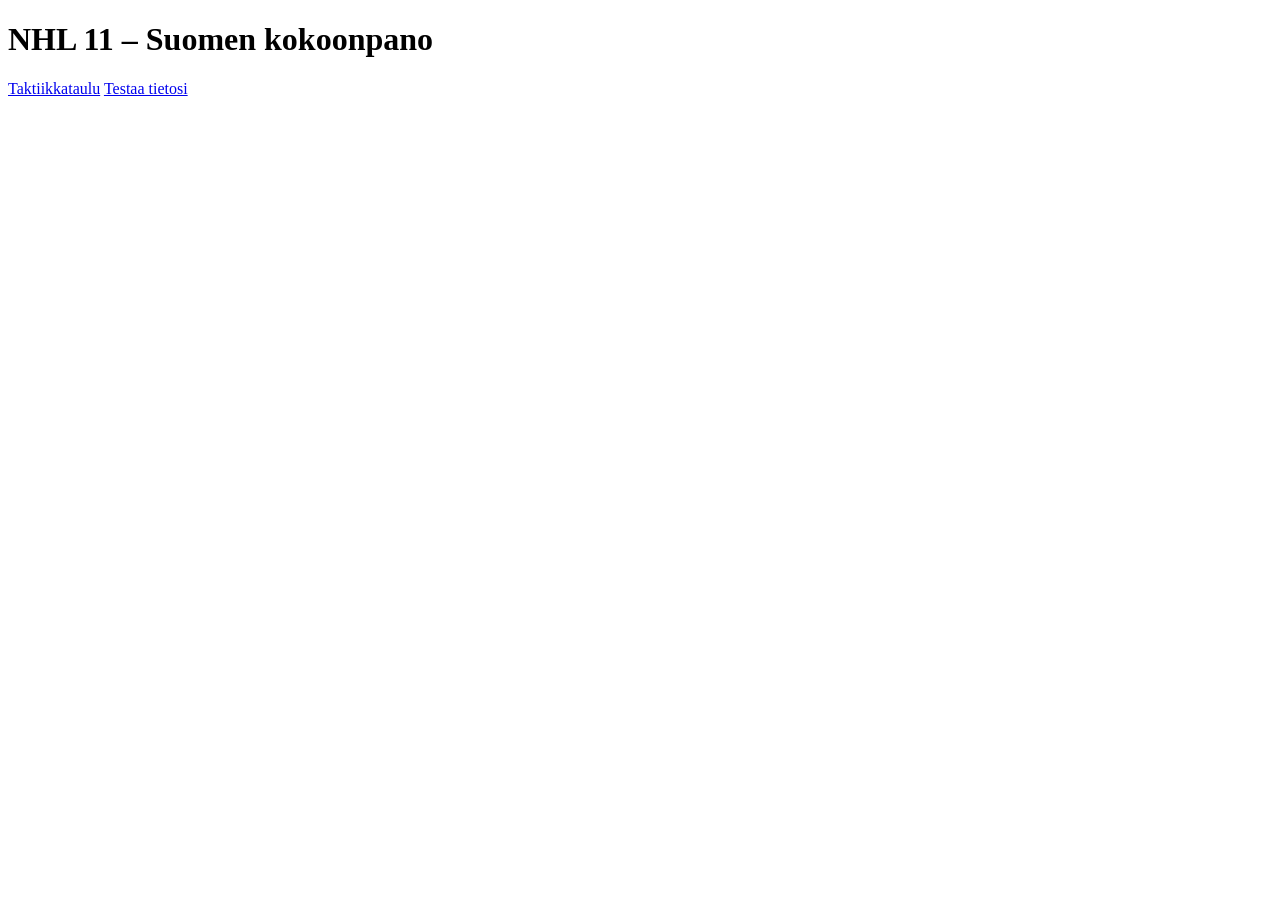
==== index.html @ 23f4d712 "Create index.html" ====
<!-- index.html -->
<!DOCTYPE html>
<html lang="fi">
<head>
  <meta charset="UTF-8">
  <meta name="viewport" content="width=device-width, initial-scale=1.0">
  <title>NHL 11 – Suomen kokoonpano</title>
  <link rel="stylesheet" href="css/base.css">
  <link rel="stylesheet" href="css/components/jersey.css">
  <link rel="stylesheet" href="css/layout.css">
  <link rel="stylesheet" href="css/components/player-selection.css">
  <link rel="stylesheet" href="css/components/player-card.css">
  <link rel="stylesheet" href="css/components/lineup.css">
  <link rel="stylesheet" href="css/components/glory-view.css">
  <link rel="stylesheet" href="css/utilities.css">
  <link rel="stylesheet" href="css/responsive.css">
</head>
<body>
  <div class="container">
    <header class="main-header">
      <h1 class="main-title">NHL 11 – Suomen kokoonpano</h1>
      <div class="header-controls">
        <div id="lineupSelectorContainer" class="lineup-container"></div>
        <div class="nav-links">
          <a href="taulu.html" class="nav-btn btn-board">Taktiikkataulu</a>
          <a href="visa.html" class="nav-btn btn-quiz">Testaa tietosi</a>
        </div>
      </div>
    </header>

    <div class="player-list" id="playerList"></div>

    <div class="results" id="results"></div>
  </div>

  <script type="module" src="main.js"></script>
</body>
</html>
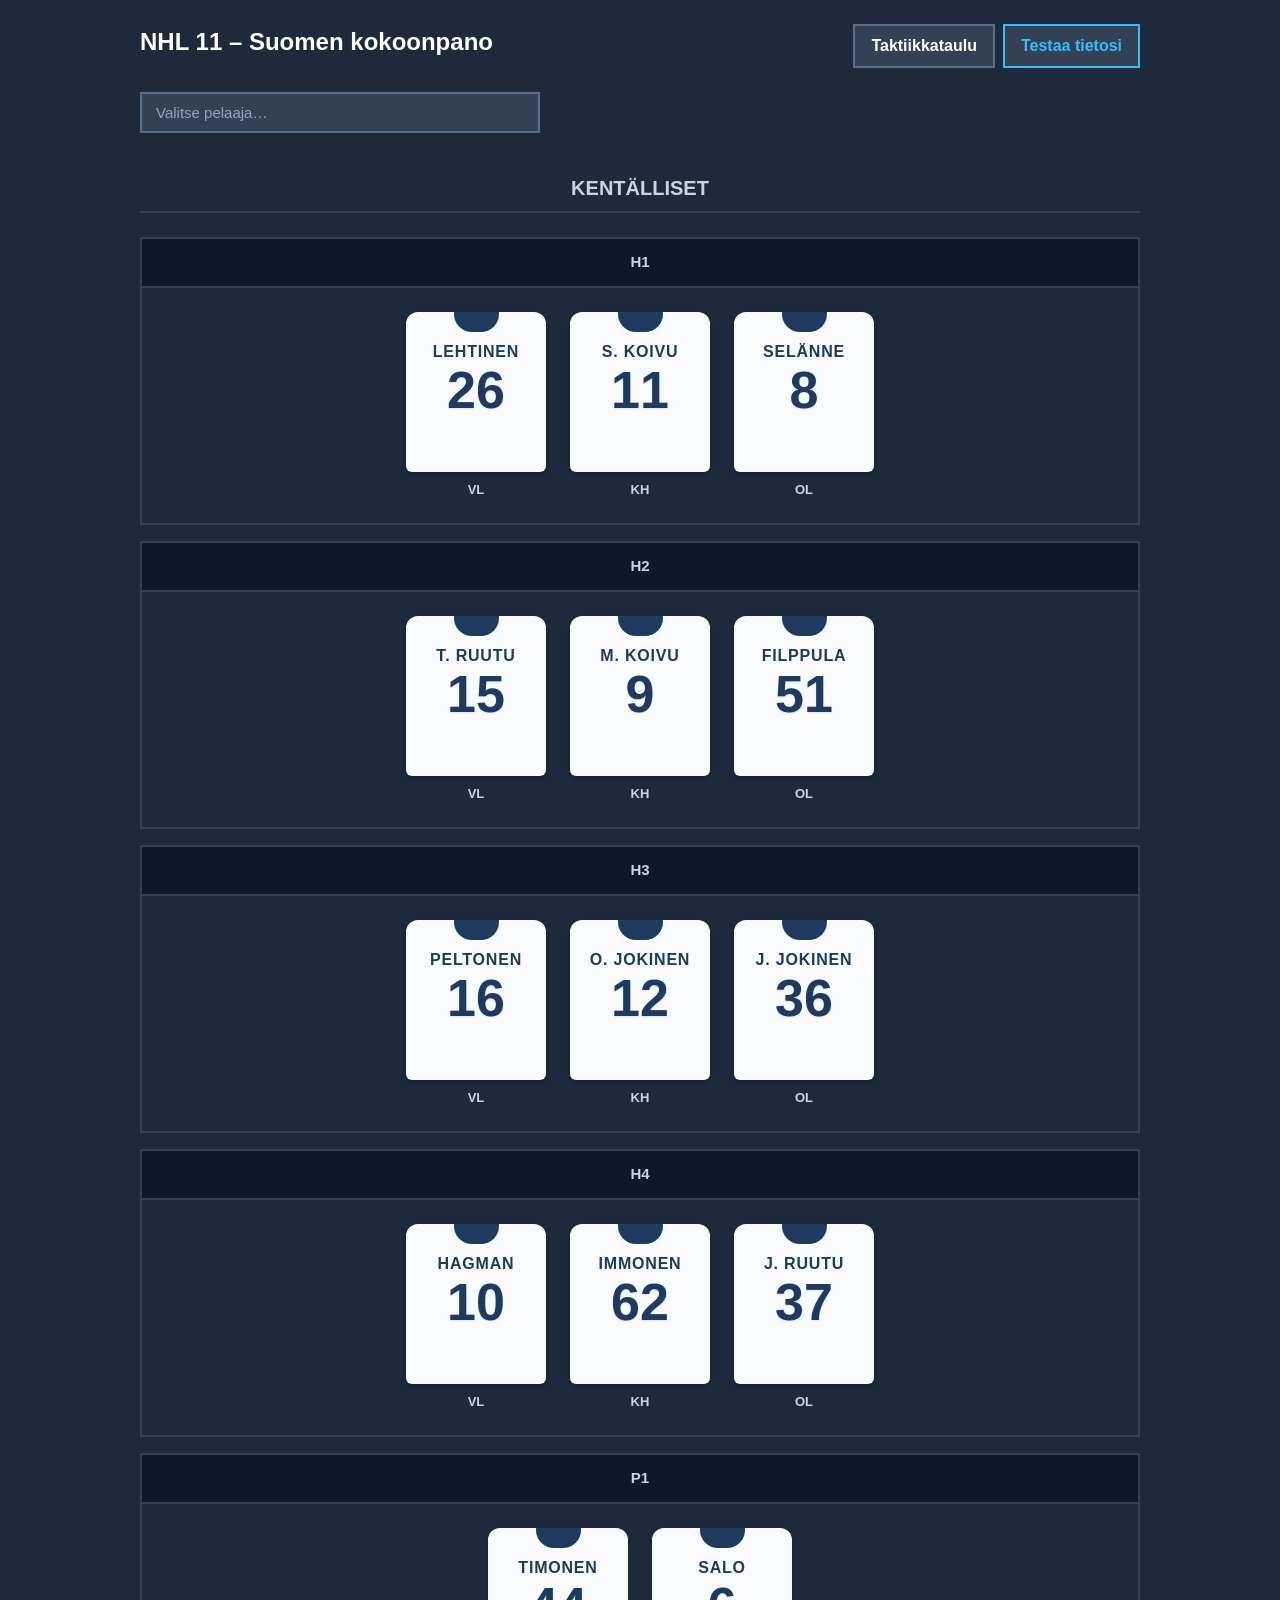
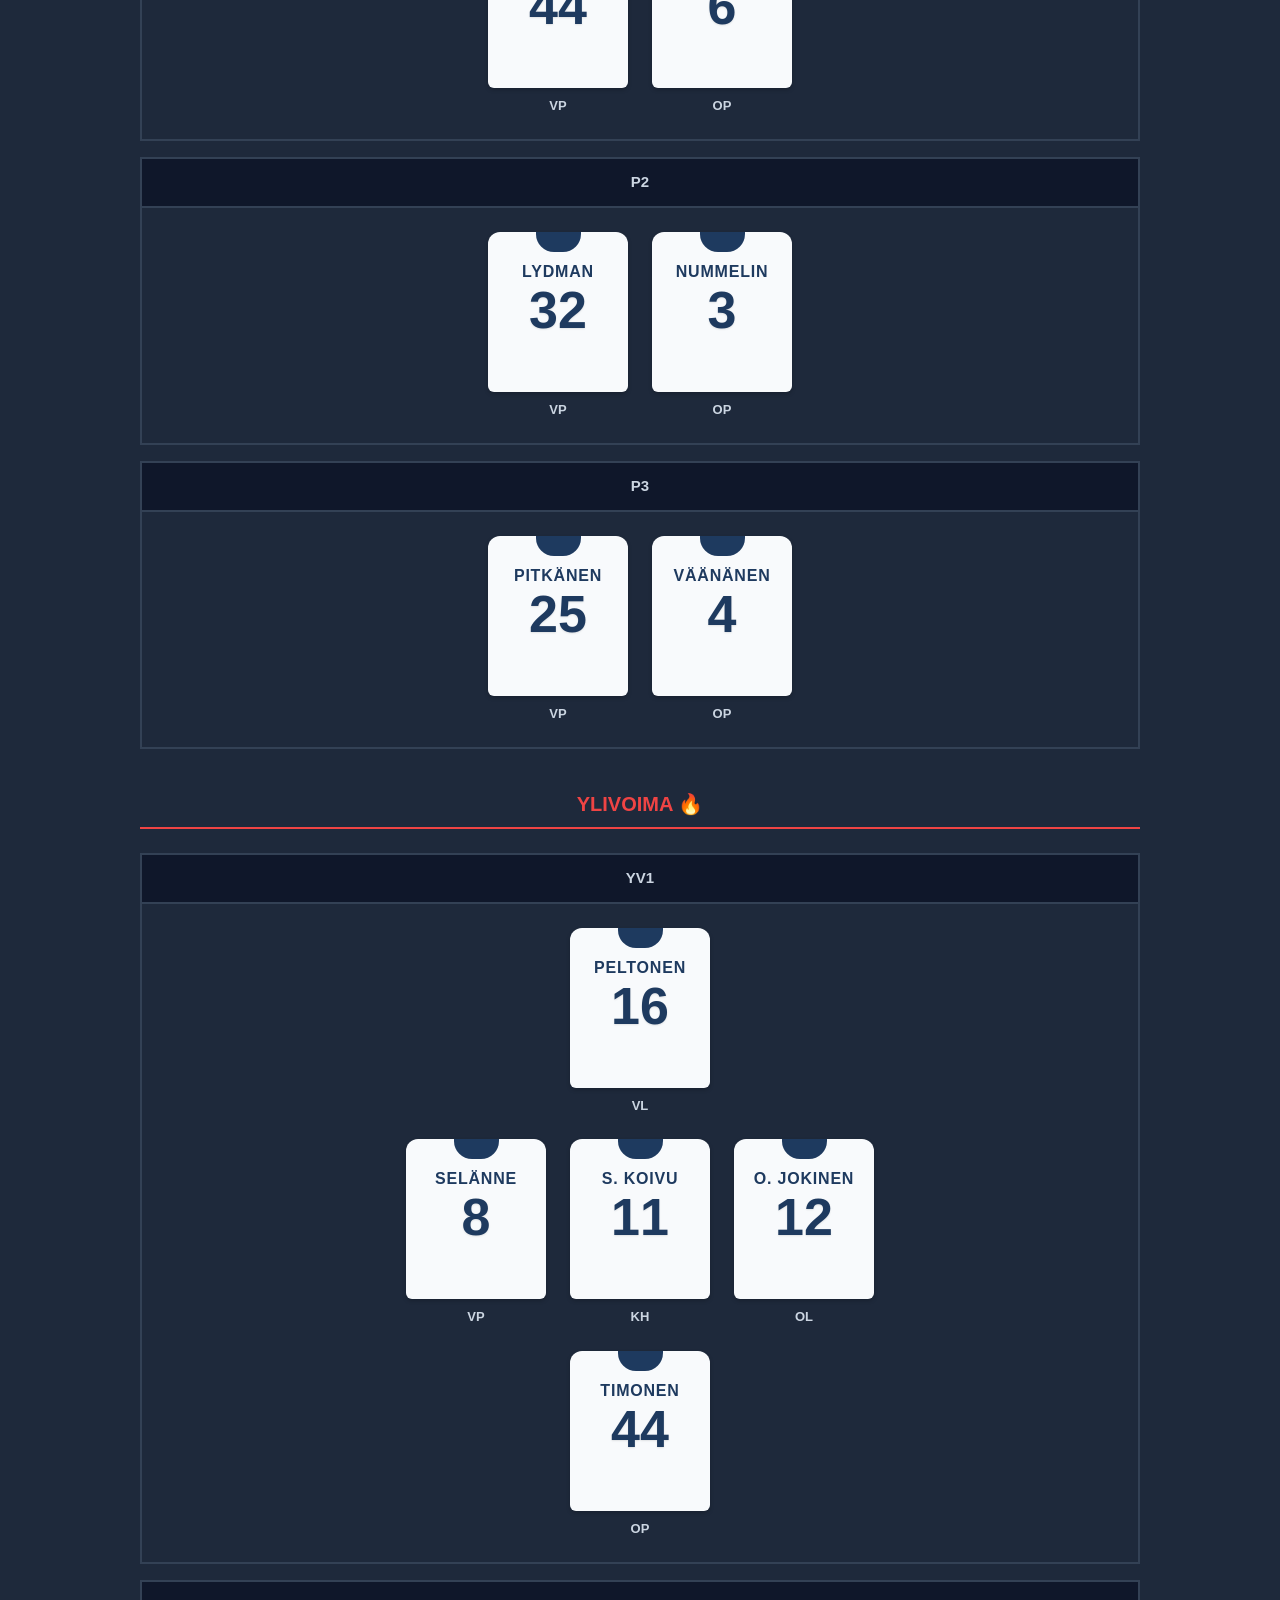
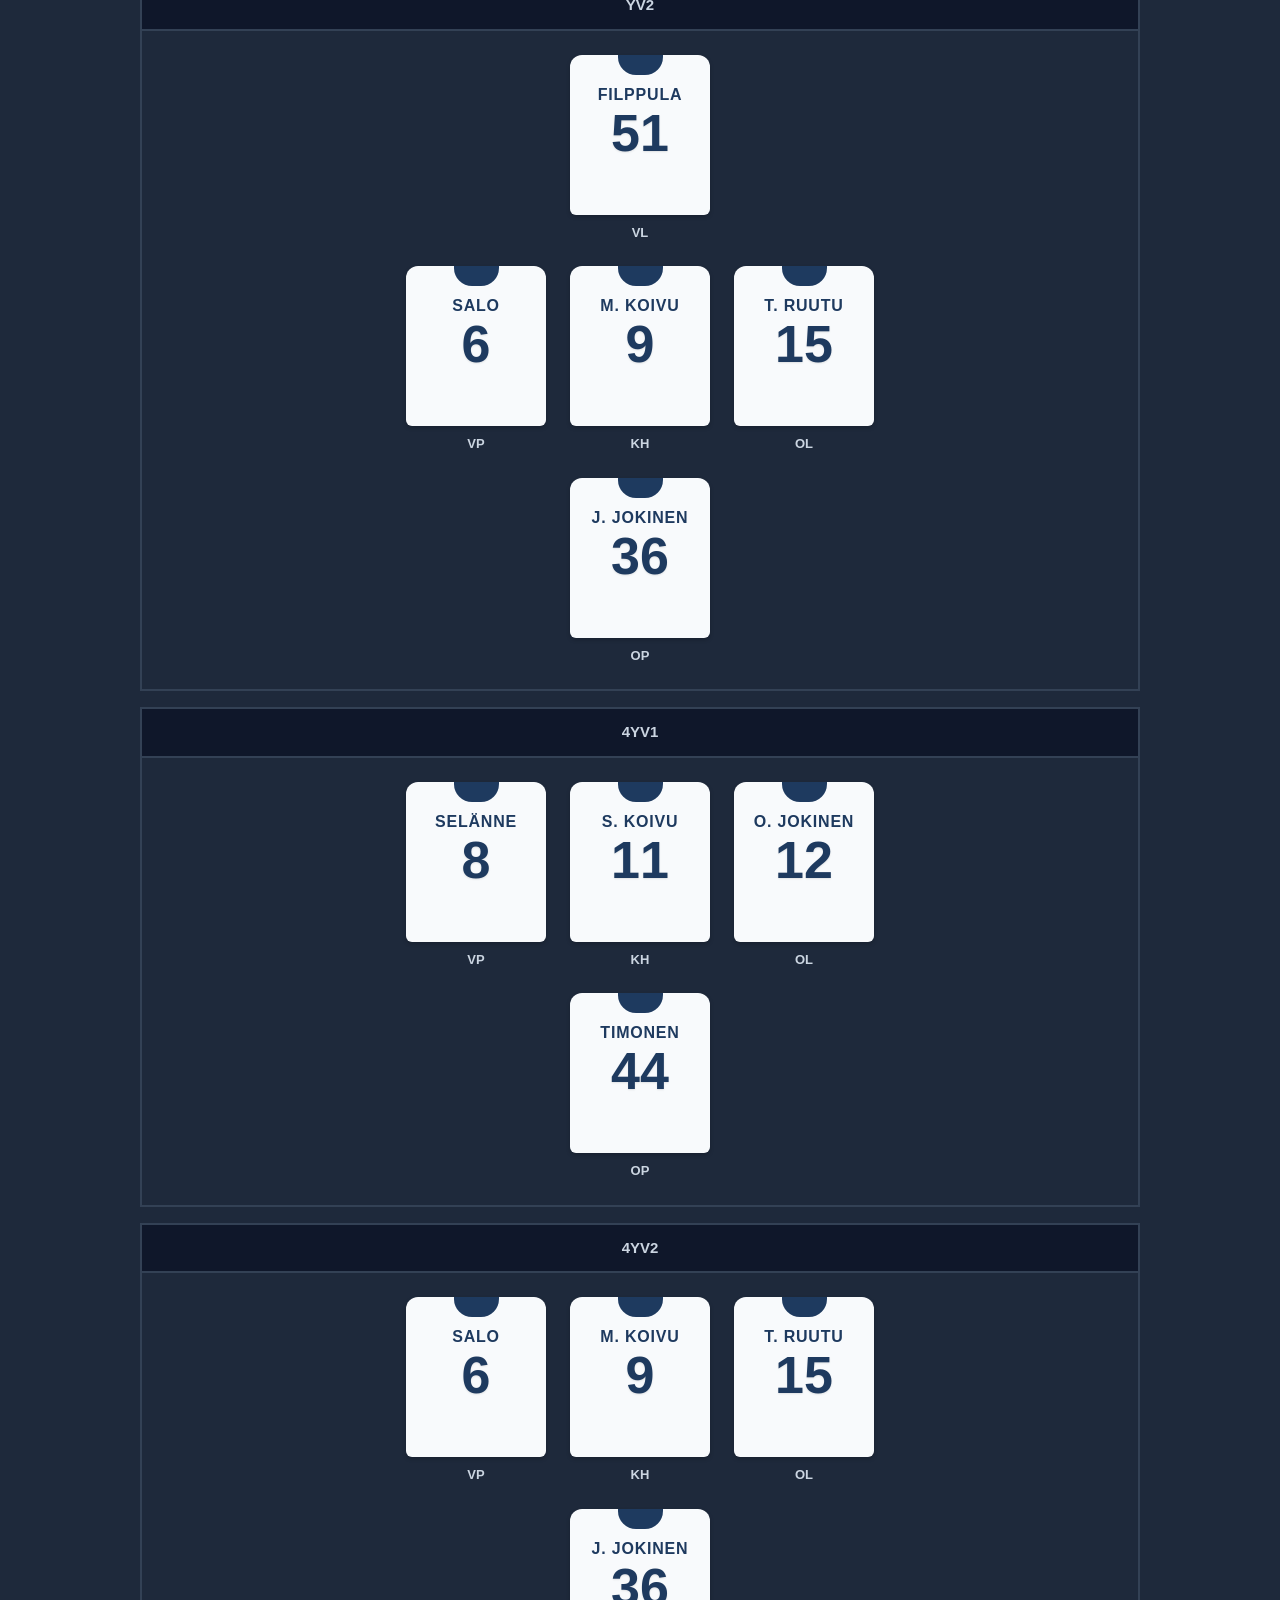
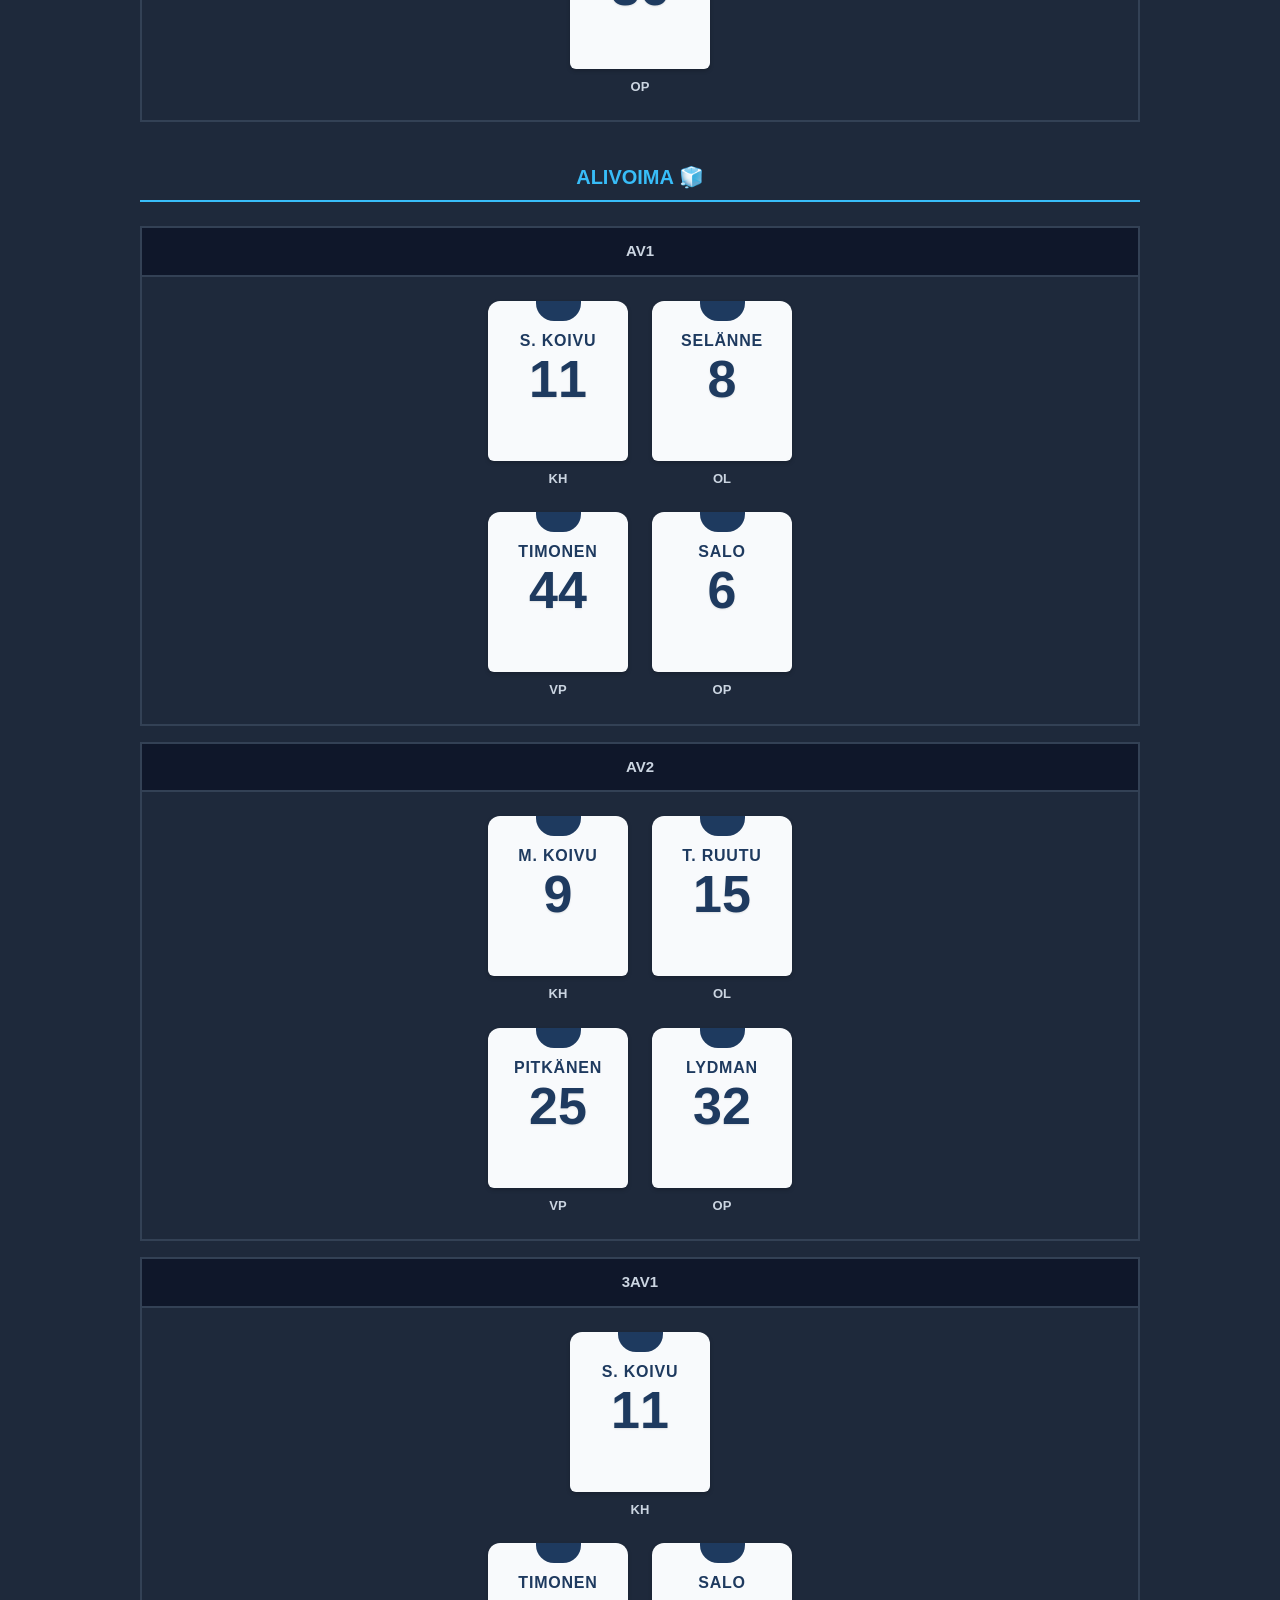
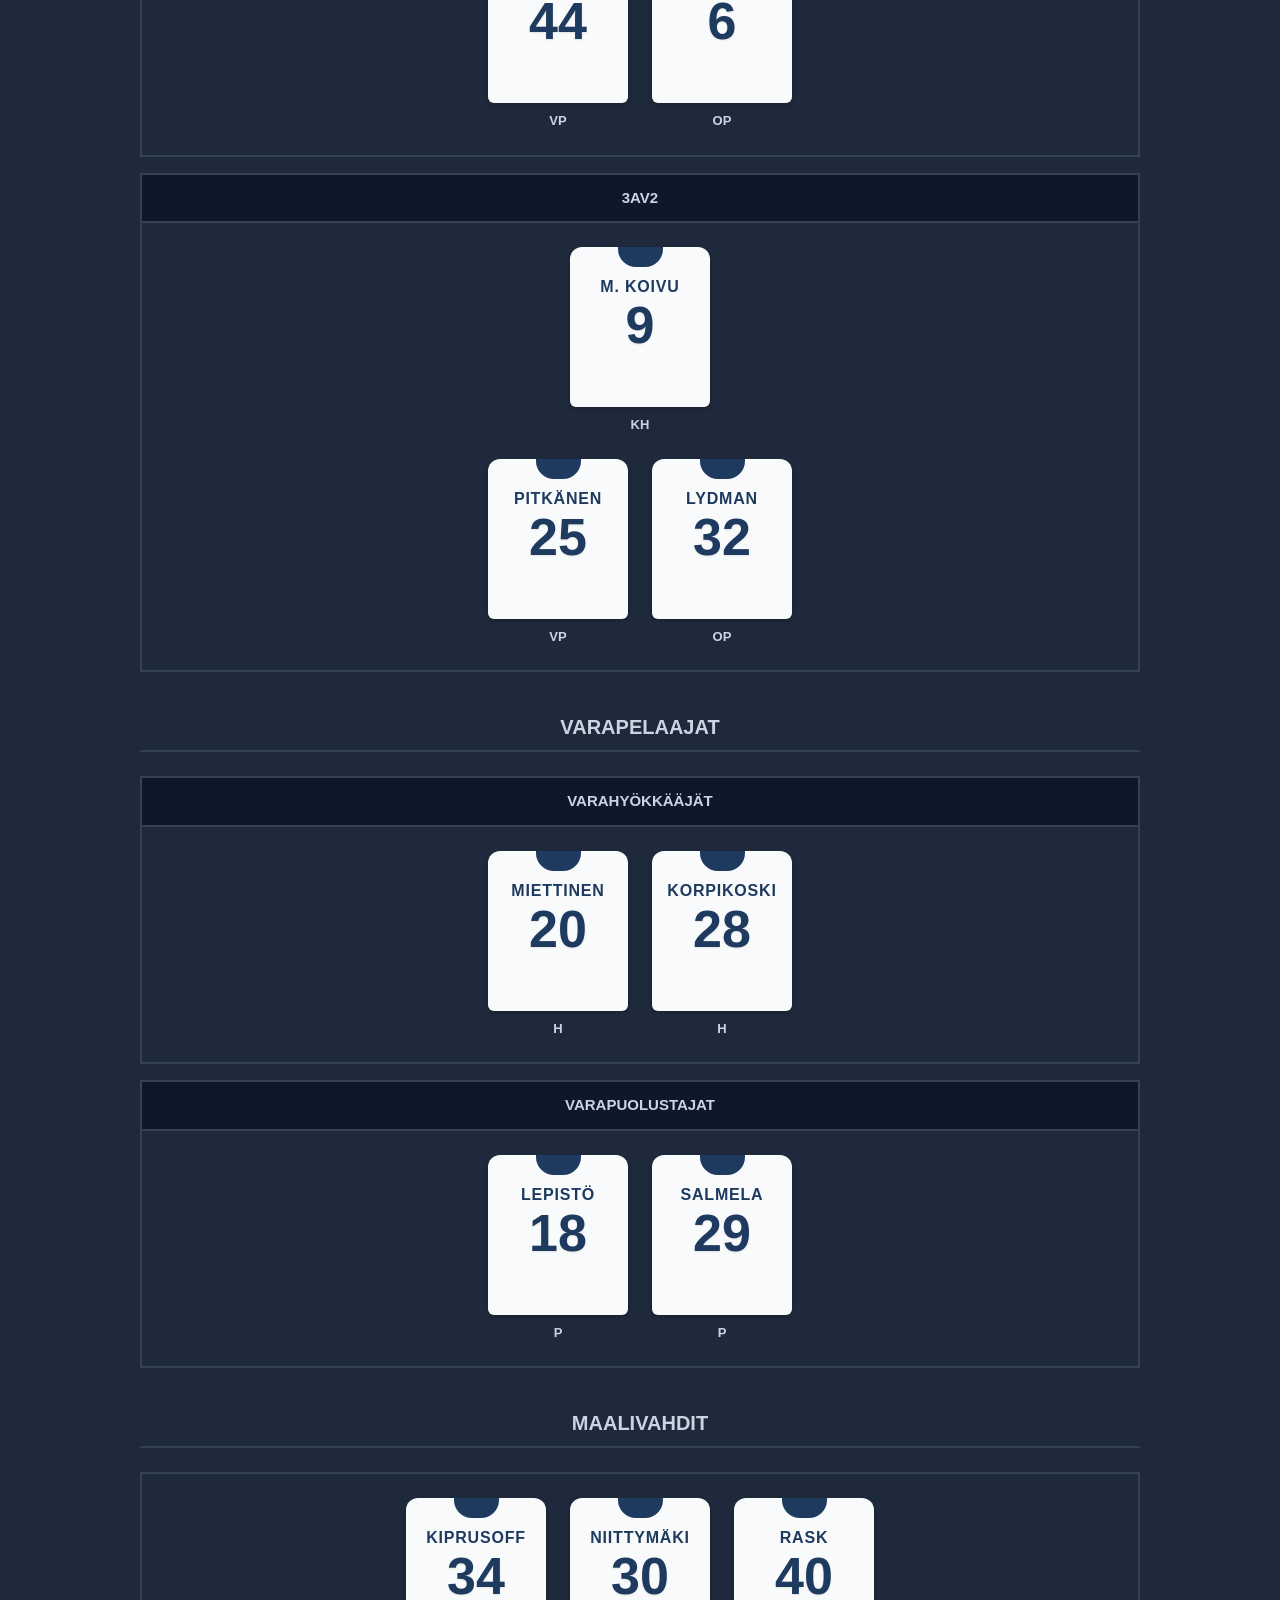
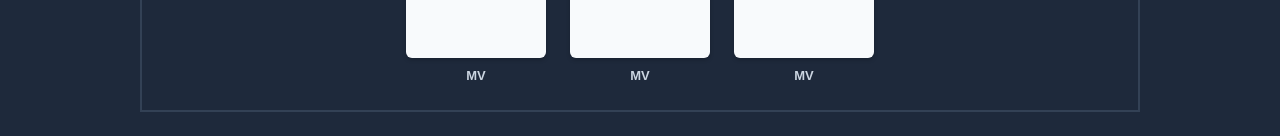
==== commit 8616c0fa: "Remove lineup selection option - use only Olympiahybridi roster" ====
--- a/index.html
+++ b/index.html
@@ -20,7 +20,6 @@
     <header class="main-header">
       <h1 class="main-title">NHL 11 – Suomen kokoonpano</h1>
       <div class="header-controls">
-        <div id="lineupSelectorContainer" class="lineup-container"></div>
         <div class="nav-links">
           <a href="taulu.html" class="nav-btn btn-board">Taktiikkataulu</a>
           <a href="visa.html" class="nav-btn btn-quiz">Testaa tietosi</a>
--- a/css/base.css
+++ b/css/base.css
@@ -0,0 +1,74 @@
+/* css/base.css */
+
+:root {
+  /* Spacing scale */
+  --space-2: 8px;
+  --space-4: 16px;
+  --space-6: 24px;
+  --space-10: 40px;
+
+  /* Border radius */
+  --radius-none: 0;
+  --radius-sm: 4px;
+  --radius-md: 8px;
+
+  /* Colors – semantic naming */
+  --color-bg-primary: #0f172a;
+  --color-bg-secondary: #1e293b;
+  --color-bg-tertiary: #334155;
+  --color-text-primary: #ffffff;
+  --color-text-secondary: #cbd5e1;
+  --color-text-muted: #cbd5e1;
+  --color-text-disabled: #94a3b8;
+  --color-border-default: #5b6e8c;
+  --color-border-strong: #334155;
+  --color-accent-blue: #2563eb;
+  --color-accent-red: #ef4444;
+  --color-accent-cyan: #38bdf8;
+  --color-accent-gold: #fbbf24;
+  --color-highlight-bg: #1e40af;
+  --color-highlight-border: #60a5fa;
+
+  /* Jersey component tokens */
+  --jersey-bg: #f8fafc;
+  --jersey-primary: #1e3a5f;
+  --jersey-shadow: 0 2px 4px rgba(0, 0, 0, 0.2);
+  --jersey-name-letter-spacing: 0.8px;
+  --jersey-number-text-shadow: 0 1px 2px rgba(0, 0, 0, 0.1);
+
+  /* Jersey responsive dimensions */
+  --jersey-width: clamp(85px, 14vw, 140px);
+  --jersey-height: clamp(100px, 16vw, 160px);
+  --jersey-name-size: clamp(11px, 2vw, 16px);
+  --jersey-number-size: clamp(28px, 5vw, 52px);
+}
+
+* {
+  margin: 0;
+  padding: 0;
+  box-sizing: border-box;
+}
+
+body {
+  font-family: 'Segoe UI', Tahoma, Geneva, Verdana, sans-serif;
+  background-color: var(--color-bg-secondary);
+  min-height: 100vh;
+  padding: var(--space-6);
+  color: var(--color-text-primary);
+  font-size: 16px;
+  line-height: 1.5;
+}
+
+.container {
+  max-width: 1000px;
+  margin: 0 auto;
+}
+
+h1 {
+  text-align: left;
+  margin-bottom: var(--space-6);
+  color: var(--color-text-primary);
+  font-size: 24px;
+  font-weight: 600;
+  padding-bottom: var(--space-2);
+}
--- a/css/components/jersey.css
+++ b/css/components/jersey.css
@@ -0,0 +1,52 @@
+/* css/components/jersey.css */
+
+.player-card-jersey-container {
+  display: flex;
+  justify-content: flex-start;
+  width: 100%;
+}
+
+.player-card-jersey {
+  position: relative;
+  width: var(--jersey-width);
+  height: var(--jersey-height);
+  background-color: var(--jersey-bg);
+  border-radius: clamp(8px, 1.2vw, 12px) clamp(8px, 1.2vw, 12px) clamp(4px, 0.6vw, 6px) clamp(4px, 0.6vw, 6px);
+  display: flex;
+  flex-direction: column;
+  align-items: center;
+  justify-content: flex-start;
+  box-shadow: var(--jersey-shadow);
+  padding: clamp(8px, 1.2vw, 12px) clamp(4px, 0.6vw, 6px);
+}
+
+.player-card-jersey::before {
+  content: '';
+  position: absolute;
+  top: 0;
+  width: clamp(28px, 4.5vw, 45px);
+  height: clamp(14px, 2.5vw, 20px);
+  background-color: var(--jersey-primary);
+  border-radius: 0 0 clamp(14px, 2.5vw, 18px) clamp(14px, 2.5vw, 18px);
+}
+
+.player-card-jersey .jersey-name {
+  font-size: var(--jersey-name-size);
+  font-weight: 700;
+  color: var(--jersey-primary);
+  text-transform: uppercase;
+  margin-top: clamp(10px, 1.8vw, 16px);
+  margin-bottom: 2px;
+  text-align: center;
+  letter-spacing: var(--jersey-name-letter-spacing);
+  white-space: nowrap;
+}
+
+.player-card-jersey .jersey-number {
+  font-size: var(--jersey-number-size);
+  font-weight: 800;
+  color: var(--jersey-primary);
+  line-height: 1;
+  text-shadow: var(--jersey-number-text-shadow);
+  margin-top: -2px;
+}
--- a/css/layout.css
+++ b/css/layout.css
@@ -0,0 +1,97 @@
+/* css/layout.css */
+
+.results {
+  display: grid;
+  grid-template-columns: 1fr;
+  gap: var(--space-6);
+}
+
+.glory-container {
+  display: flex;
+  flex-direction: column;
+  gap: var(--space-10);
+}
+
+.section-main-title {
+  font-size: 20px;
+  text-transform: uppercase;
+  color: var(--color-text-muted);
+  margin-bottom: var(--space-6);
+  padding-bottom: var(--space-2);
+  border-bottom: 2px solid var(--color-border-strong);
+  font-weight: 700;
+  text-align: center;
+}
+
+.glory-section.pp .section-main-title {
+  color: var(--color-accent-red);
+  border-color: var(--color-accent-red);
+}
+
+.glory-section.pk .section-main-title {
+  color: var(--color-accent-cyan);
+  border-color: var(--color-accent-cyan);
+}
+
+/* Layout Headers for Main & Visa */
+.main-header {
+  display: flex;
+  justify-content: space-between;
+  align-items: center;
+  margin-bottom: var(--space-6);
+  flex-wrap: wrap;
+  gap: var(--space-4);
+}
+
+.main-title {
+  margin-bottom: 0;
+  font-size: 24px;
+  font-weight: 600;
+  color: var(--color-text-primary);
+}
+
+.header-controls {
+  display: flex;
+  align-items: center;
+  gap: var(--space-4);
+  flex-wrap: wrap;
+}
+
+.lineup-container {
+  min-width: 200px;
+}
+
+.nav-links {
+  display: flex;
+  gap: var(--space-2);
+}
+
+.nav-btn {
+  text-decoration: none;
+  font-weight: 600;
+  padding: var(--space-2) var(--space-4);
+  border: 2px solid;
+  background-color: var(--color-bg-tertiary);
+  white-space: nowrap;
+  transition: background-color 0.2s, color 0.2s, border-color 0.2s;
+}
+
+.btn-board {
+  color: var(--color-text-primary);
+  border-color: var(--color-border-default);
+}
+
+.btn-board:hover {
+  background-color: var(--color-bg-secondary);
+  border-color: var(--color-text-muted);
+}
+
+.btn-quiz {
+  color: var(--color-accent-cyan);
+  border-color: var(--color-accent-cyan);
+}
+
+.btn-quiz:hover {
+  background-color: var(--color-accent-cyan);
+  color: var(--color-bg-primary);
+}
--- a/css/components/player-selection.css
+++ b/css/components/player-selection.css
@@ -0,0 +1,163 @@
+/* css/components/player-selection.css */
+
+.player-list {
+  margin-bottom: var(--space-10);
+}
+
+/* Container */
+.searchable-select {
+  position: relative;
+  width: 100%;
+  max-width: 400px;
+}
+
+/* â”€â”€ Trigger button (used only by lineup selector) â”€â”€ */
+.ss-trigger {
+  display: flex;
+  align-items: center;
+  justify-content: space-between;
+  width: 100%;
+  padding: 10px 14px;
+  background-color: var(--color-bg-tertiary);
+  border: 2px solid var(--color-border-default);
+  border-radius: 0;
+  font-size: 15px;
+  color: var(--color-text-disabled);
+  text-align: left;
+  cursor: pointer;
+  outline: none;
+  transition: border-color 0.15s;
+  gap: 8px;
+}
+
+.ss-trigger:hover {
+  background-color: var(--color-bg-secondary);
+}
+
+.ss-trigger:focus {
+  border-color: var(--color-accent-blue);
+}
+
+.ss-trigger-text {
+  flex: 1 1 auto;
+  overflow: hidden;
+  text-overflow: ellipsis;
+  white-space: nowrap;
+}
+
+/* â”€â”€ Combobox input (replaces the button for player selection) â”€â”€ */
+.ss-input-wrapper {
+  position: relative;
+  display: flex;
+  align-items: center;
+}
+
+.ss-trigger-input {
+  flex: 1 1 auto;
+  width: 100%;
+  padding: 10px 14px;
+  background-color: var(--color-bg-tertiary);
+  border: 2px solid var(--color-border-default);
+  border-radius: 0;
+  font-size: 15px;
+  color: var(--color-text-disabled);
+  outline: none;
+  transition: border-color 0.15s;
+  font-family: inherit;
+}
+
+.ss-trigger-input::placeholder {
+  color: var(--color-text-disabled);
+}
+
+.ss-trigger-input:hover {
+  background-color: var(--color-bg-secondary);
+}
+
+.ss-trigger-input:focus {
+  border-color: var(--color-accent-blue);
+  color: var(--color-text-secondary);
+}
+
+/* When there's a selection, weâ€™ll style the input similarly to the old .has-selection */
+.ss-trigger-input.has-selection {
+  color: var(--color-text-secondary);
+  font-weight: 600;
+}
+
+/* â”€â”€ Clear button â”€â”€ */
+.ss-clear {
+  position: absolute;
+  right: 10px;
+  top: 50%;
+  transform: translateY(-50%);
+  display: none;
+  font-size: 18px;
+  line-height: 1;
+  color: var(--color-text-disabled);
+  background: none;
+  border: none;
+  padding: 0 2px;
+  cursor: pointer;
+  transition: color 0.15s;
+}
+
+.ss-clear:hover {
+  color: var(--color-text-secondary);
+}
+
+/* Show clear button when the input has a value */
+.ss-input-wrapper .ss-trigger-input:not(:placeholder-shown) ~ .ss-clear {
+  display: inline-block;
+}
+
+/* â”€â”€ Dropdown list â”€â”€ */
+.ss-dropdown {
+  position: absolute;
+  top: 100%;
+  left: 0;
+  right: 0;
+  max-height: 220px;
+  overflow-y: auto;
+  background-color: var(--color-bg-tertiary);
+  border: 2px solid var(--color-border-default);
+  border-top: none;
+  z-index: 10;
+}
+
+.ss-dropdown.hidden {
+  display: none;
+}
+
+/* â”€â”€ Group headers â”€â”€ */
+.ss-group-label {
+  padding: 6px 14px;
+  font-size: 11px;
+  font-weight: 800;
+  text-transform: uppercase;
+  color: var(--color-text-disabled);
+  background-color: var(--color-bg-secondary);
+  border-top: 1px solid var(--color-border-strong);
+  pointer-events: none;
+  user-select: none;
+}
+
+.ss-group-label:first-of-type {
+  border-top: none;
+}
+
+/* â”€â”€ Clickable options â”€â”€ */
+.ss-option {
+  padding: 8px 14px;
+  font-size: 15px;
+  font-weight: 500;
+  color: var(--color-text-secondary);
+  cursor: pointer;
+  transition: background-color 0.1s, color 0.1s;
+}
+
+.ss-option:hover,
+.ss-option:focus {
+  background-color: var(--color-accent-blue);
+  color: var(--color-text-primary);
+}
--- a/css/components/player-card.css
+++ b/css/components/player-card.css
@@ -0,0 +1,119 @@
+/* css/components/player-card.css */
+
+.player-card {
+  background-color: var(--color-bg-primary);
+  border-radius: var(--radius-none);
+  padding: var(--space-6);
+  border: 2px solid var(--color-border-strong);
+}
+
+.player-header {
+  margin-bottom: var(--space-6);
+  display: flex;
+  flex-direction: column;
+  align-items: flex-start;
+  gap: var(--space-4);
+}
+
+/* Role info section */
+.role-info-row {
+  display: flex;
+  flex-direction: column;
+  align-items: flex-start;
+  gap: var(--space-2);
+  width: 100%;
+}
+
+.primary-role-box {
+  background-color: var(--color-bg-secondary);
+  border: 2px solid var(--color-border-default);
+  border-radius: var(--radius-none);
+  border-left: 4px solid var(--color-text-secondary);
+  padding: 14px 18px;
+  display: flex;
+  flex-direction: column;
+  min-width: 180px;
+  width: fit-content;
+}
+
+.captain-letter-row {
+  font-size: 28px;
+  font-weight: 800;
+  color: var(--color-accent-gold);
+  margin-bottom: 6px;
+  line-height: 1;
+}
+
+.primary-pos {
+  font-size: 36px;
+  font-weight: 800;
+  color: var(--color-text-primary);
+  line-height: 1;
+  margin-bottom: 6px;
+}
+
+.primary-line {
+  font-size: 15px;
+  color: var(--color-text-secondary);
+  text-transform: uppercase;
+  font-weight: 600;
+  margin-bottom: 10px;
+}
+
+.player-shoots {
+  display: flex;
+  align-items: center;
+  gap: 0.25rem;
+  font-size: 13px;
+  font-weight: 700;
+  color: var(--color-text-muted);
+}
+
+.shoot-icon {
+  width: 32px;
+  height: 32px;
+  margin-right: 8px;
+  vertical-align: middle;
+  user-select: none;
+  -webkit-user-select: none;
+}
+
+.clipboard-only {
+  position: absolute;
+  width: 1px;
+  height: 1px;
+  padding: 0;
+  margin: -1px;
+  overflow: hidden;
+  clip: rect(0, 0, 0, 0);
+  white-space: nowrap;
+  border: 0;
+}
+
+.secondary-roles-expanded {
+  display: flex;
+  flex-direction: column;
+  gap: 6px;
+  padding: 14px 18px;
+  background-color: var(--color-bg-secondary);
+  border: 2px solid var(--color-border-default);
+  border-radius: var(--radius-none);
+  min-width: 180px;
+  width: fit-content;
+}
+
+.lisÃ¤ksi-label {
+  font-size: 15px;
+  font-weight: 700;
+  color: var(--color-text-disabled);
+  text-transform: uppercase;
+  margin-bottom: 6px;
+}
+
+.sec-role-item-large {
+  font-size: 17px;
+  font-weight: 600;
+  color: var(--color-text-secondary);
+  padding: 3px 0;
+  line-height: 1.4;
+}
--- a/css/components/lineup.css
+++ b/css/components/lineup.css
@@ -0,0 +1,116 @@
+/* css/components/lineup.css */
+
+.lineup-section {
+  margin-bottom: var(--space-10);
+}
+
+.lineup-section h3 {
+  font-size: 18px;
+  margin-bottom: var(--space-4);
+  text-transform: uppercase;
+  font-weight: 700;
+  border-bottom: 2px solid var(--color-border-strong);
+  padding-bottom: var(--space-2);
+  display: flex;
+  align-items: center;
+  justify-content: center;
+  gap: var(--space-2);
+  text-align: center;
+}
+
+.lineup-section.even h3 {
+  color: var(--color-text-primary);
+  border-color: var(--color-border-default);
+}
+
+.lineup-section.pp h3 {
+  color: var(--color-accent-red);
+  border-color: #7f1d1d;
+}
+
+.lineup-section.pk h3 {
+  color: var(--color-accent-cyan);
+  border-color: #0284c7;
+}
+
+.lineup-section.goalies h3 {
+  color: var(--color-text-muted);
+  border-color: var(--color-border-strong);
+}
+
+.lineup-grid {
+  display: grid;
+  grid-template-columns: 1fr;
+  gap: var(--space-2);
+}
+
+.player-card .lineup-grid {
+  grid-template-columns: 1fr;
+}
+
+.lineup-block {
+  background-color: var(--color-bg-secondary);
+  border: 2px solid var(--color-border-strong);
+  border-radius: var(--radius-none);
+  overflow: hidden;
+}
+
+.lineup-header {
+  background-color: var(--color-bg-primary);
+  padding: 12px 14px;
+  font-size: 15px;
+  font-weight: 600;
+  color: var(--color-text-muted);
+  border-bottom: 2px solid var(--color-border-strong);
+  text-transform: uppercase;
+  text-align: center;
+}
+
+.formation {
+  padding: var(--space-4);
+  display: flex;
+  flex-direction: column;
+  gap: var(--space-2);
+  overflow-x: auto;
+}
+
+/* Row containers - never wrap, keep formation shape */
+.row-3, .row-2, .row-1 {
+  display: flex;
+  justify-content: center;
+  align-items: center;
+  gap: 8px;
+  width: 100%;
+  flex-wrap: nowrap !important;
+}
+
+.slot {
+  display: flex;
+  flex-direction: column;
+  align-items: center;
+  gap: var(--space-2);
+  padding: var(--space-2);
+  border-radius: var(--radius-sm);
+  flex: 0 0 auto;
+  transition: background-color 0.25s ease, box-shadow 0.25s ease, border-color 0.25s ease;
+}
+
+.slot.empty {
+  opacity: 0.4;
+}
+
+/* Highlight effect â€“ refined elegance */
+.slot.highlight {
+  background-color: rgba(30, 64, 175, 0.75);   /* deeper, richer blue */
+  border: 2px solid var(--color-highlight-border);
+  box-shadow: 0 0 14px rgba(96, 165, 250, 0.35);
+  border-radius: var(--radius-sm);
+}
+
+/* Player position below jersey - notable */
+.player-pos {
+  font-size: 13px;
+  font-weight: 700;
+  color: var(--color-text-secondary);
+  text-transform: uppercase;
+}
--- a/css/components/glory-view.css
+++ b/css/components/glory-view.css
@@ -0,0 +1,34 @@
+/* css/components/glory-view.css */
+
+.glory-section .lineup-stack {
+  display: flex;
+  flex-direction: column;
+  gap: var(--space-4);
+}
+
+/* Goalie section - matches reserve style */
+.glory-section.goalies .section-main-title {
+  color: var(--color-text-muted);
+  border-color: var(--color-border-strong);
+}
+
+.glory-section.goalies .lineup-stack {
+  display: flex;
+  flex-direction: column;
+  gap: var(--space-2);
+}
+
+.glory-section.goalies .lineup-block {
+  background-color: var(--color-bg-secondary);
+  border: 2px solid var(--color-border-strong);
+  border-radius: var(--radius-none);
+  overflow: hidden;
+}
+
+.glory-section.goalies .formation {
+  padding: var(--space-4);
+  display: flex;
+  justify-content: center;
+  flex-wrap: wrap;
+  gap: var(--space-4);
+}
--- a/css/utilities.css
+++ b/css/utilities.css
@@ -0,0 +1,7 @@
+/* css/utilities.css */
+.header-row {
+  display: flex;
+  justify-content: space-between;
+  align-items: center;
+  margin-bottom: var(--space-4);
+}
--- a/css/responsive.css
+++ b/css/responsive.css
@@ -0,0 +1,70 @@
+/* css/responsive.css */
+
+/* Mobile adjustments for small screens */
+@media (max-width: 480px) {
+  body {
+    padding: 10px;
+  }
+
+  .row-3, .row-2, .row-1 {
+    gap: 4px;
+    justify-content: center;
+  }
+
+  .slot {
+    padding: 4px 3px;
+    flex: 0 0 auto;
+  }
+
+  /* Jersey dimension overrides REMOVED to allow original clamp() fluid scaling */
+
+  .player-pos {
+    font-size: 11px;
+  }
+
+  .formation {
+    padding: 8px 6px;
+  }
+
+  .lineup-header {
+    font-size: 13px;
+    padding: 8px 10px;
+  }
+
+  .lineup-section h3 {
+    font-size: 16px;
+  }
+}
+
+/* Very small screens (iPhone SE, etc.) */
+@media (max-width: 360px) {
+  .player-pos {
+    font-size: 10px;
+  }
+
+  .row-3, .row-2, .row-1 {
+    gap: 3px;
+  }
+}
+
+/* Tablet screens */
+@media (min-width: 481px) and (max-width: 768px) {
+  .player-pos {
+    font-size: 13px;
+  }
+}
+
+/* Large desktop screens */
+@media (min-width: 1400px) {
+  .player-pos {
+    font-size: 17px;
+  }
+
+  .lineup-header {
+    font-size: 16px;
+  }
+
+  .lineup-section h3 {
+    font-size: 20px;
+  }
+}
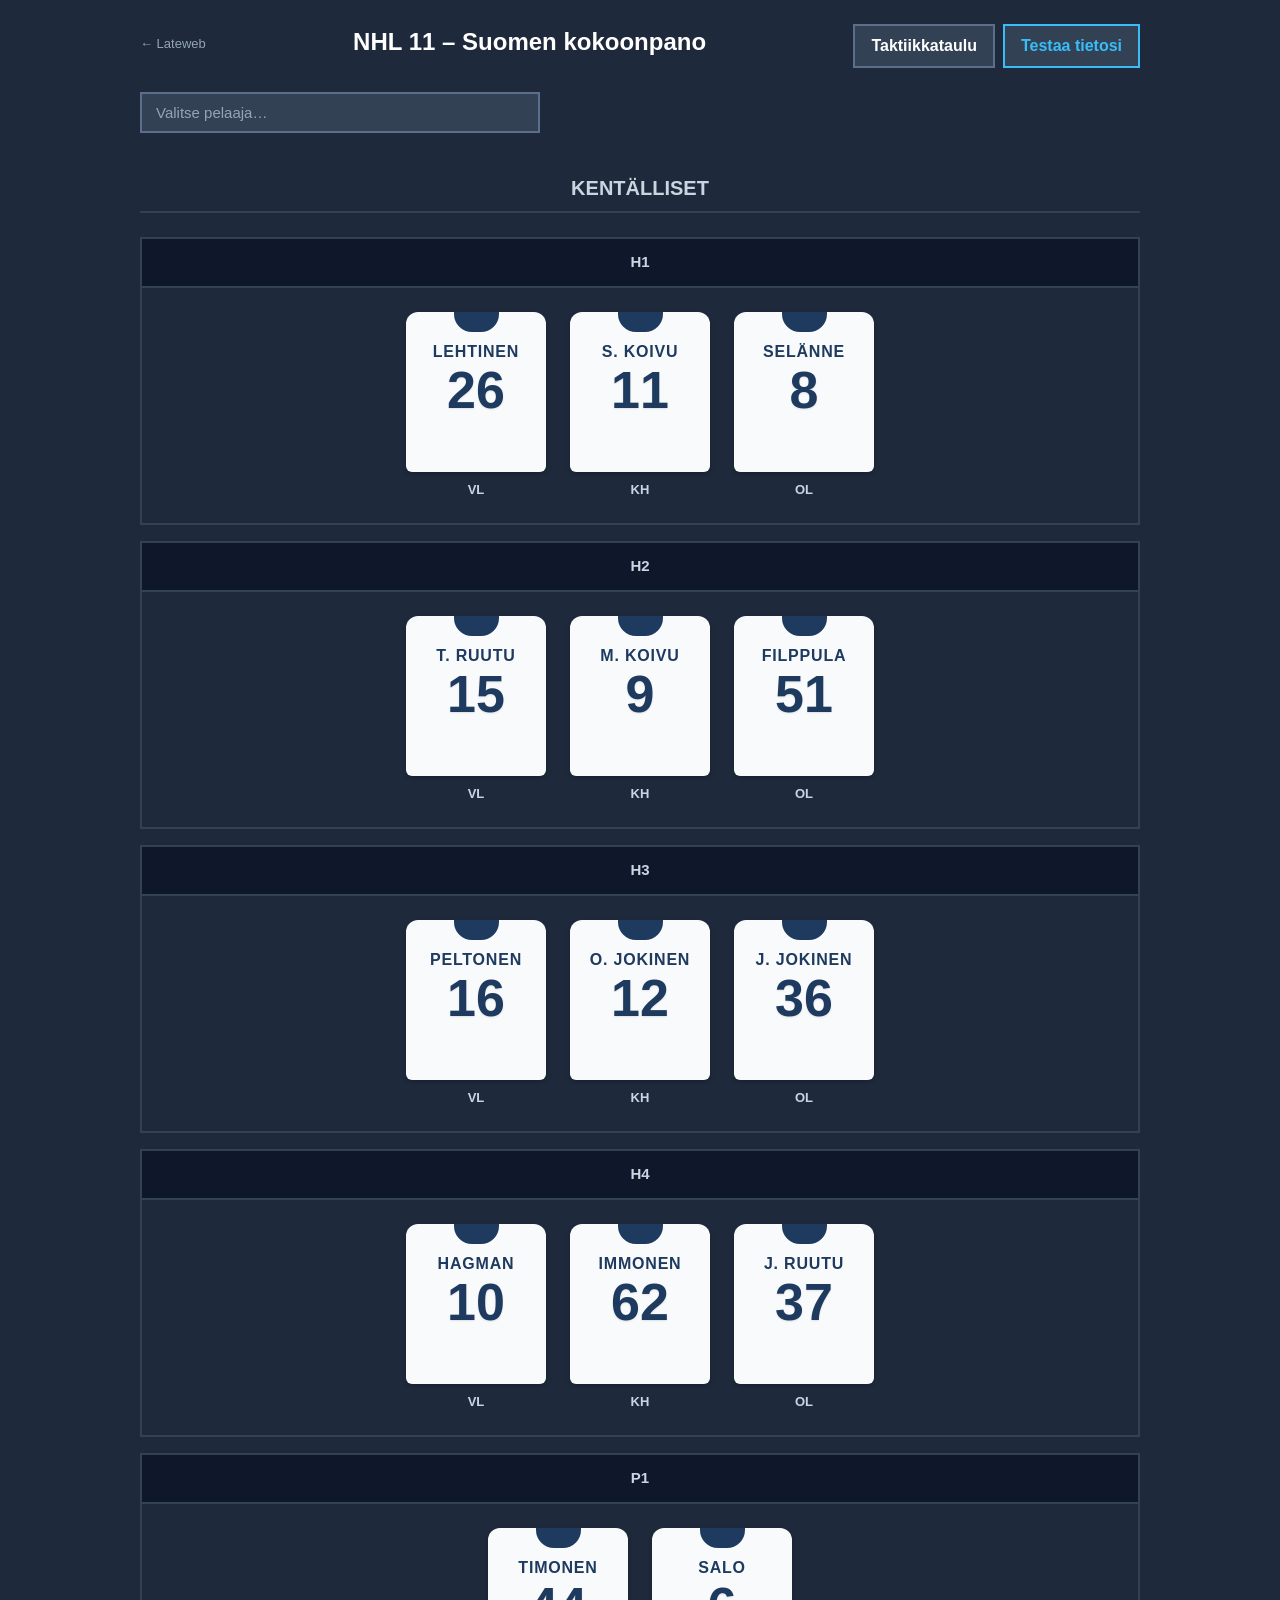
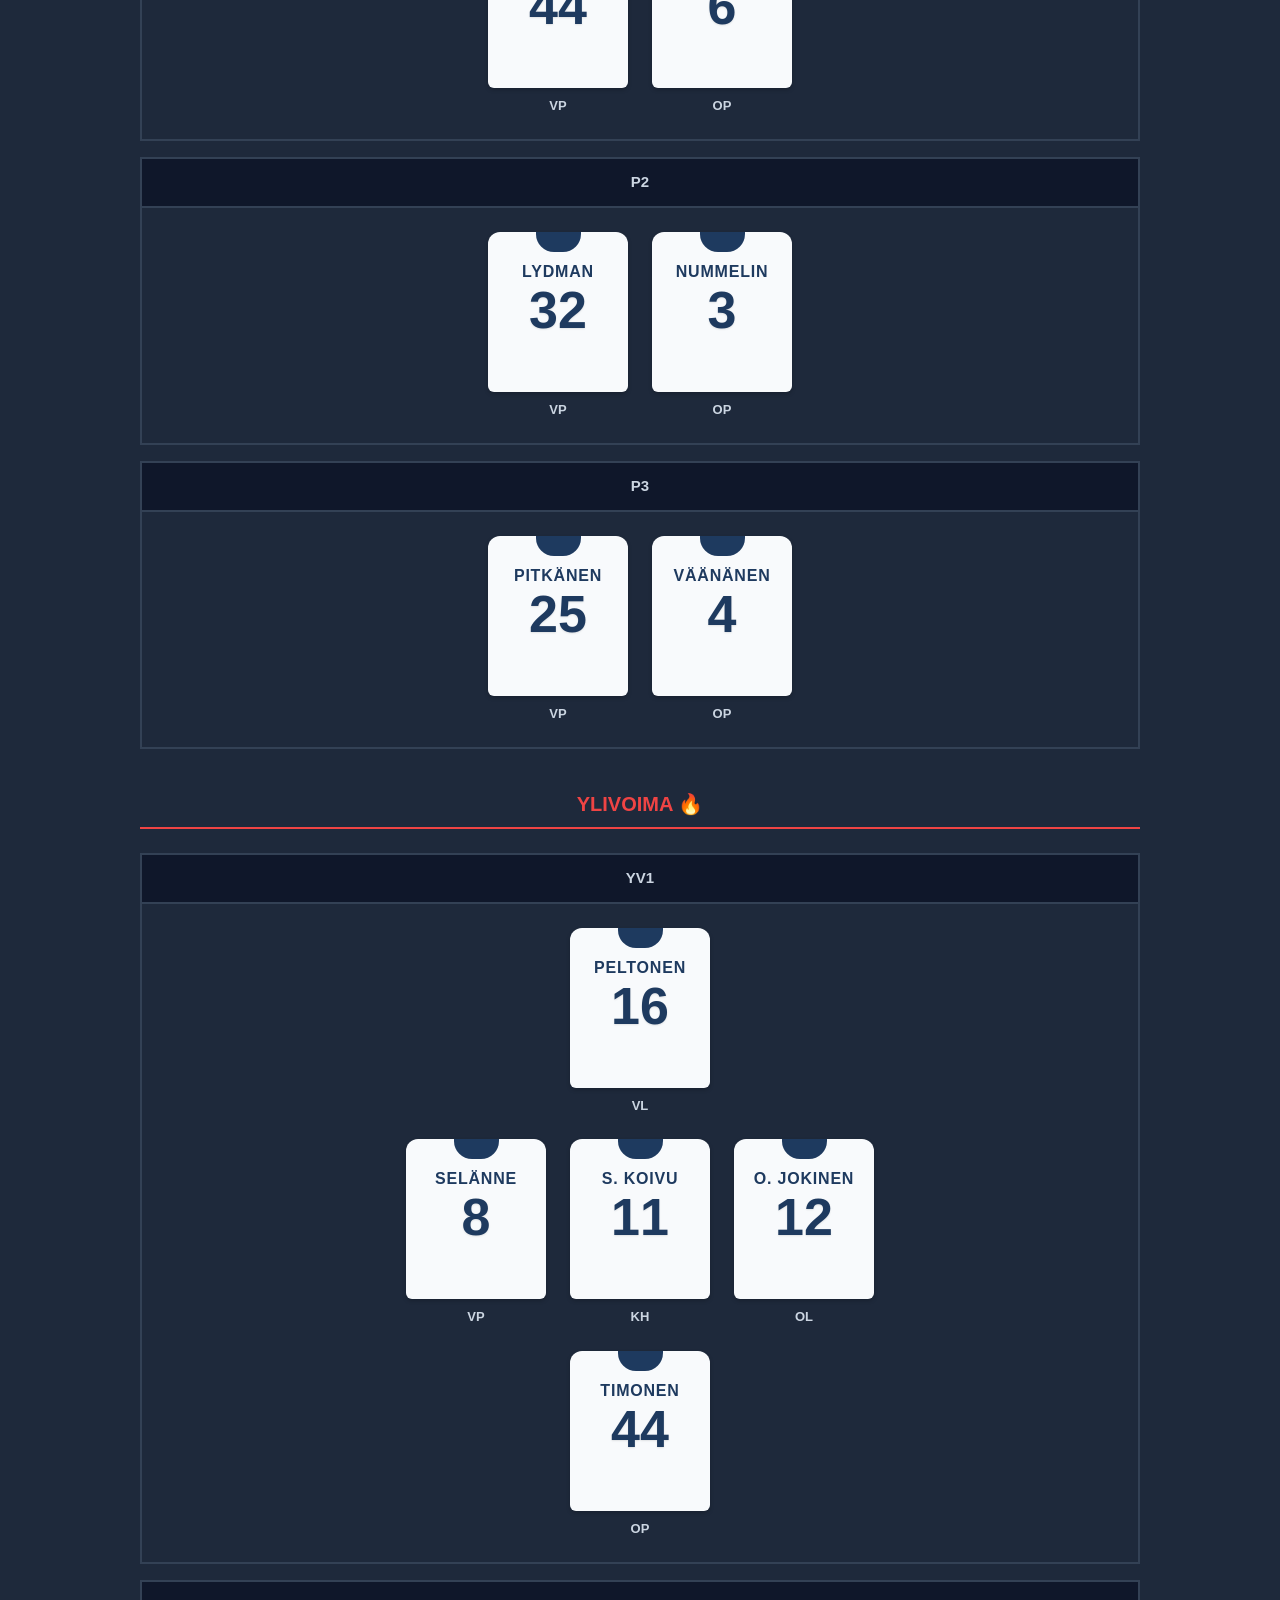
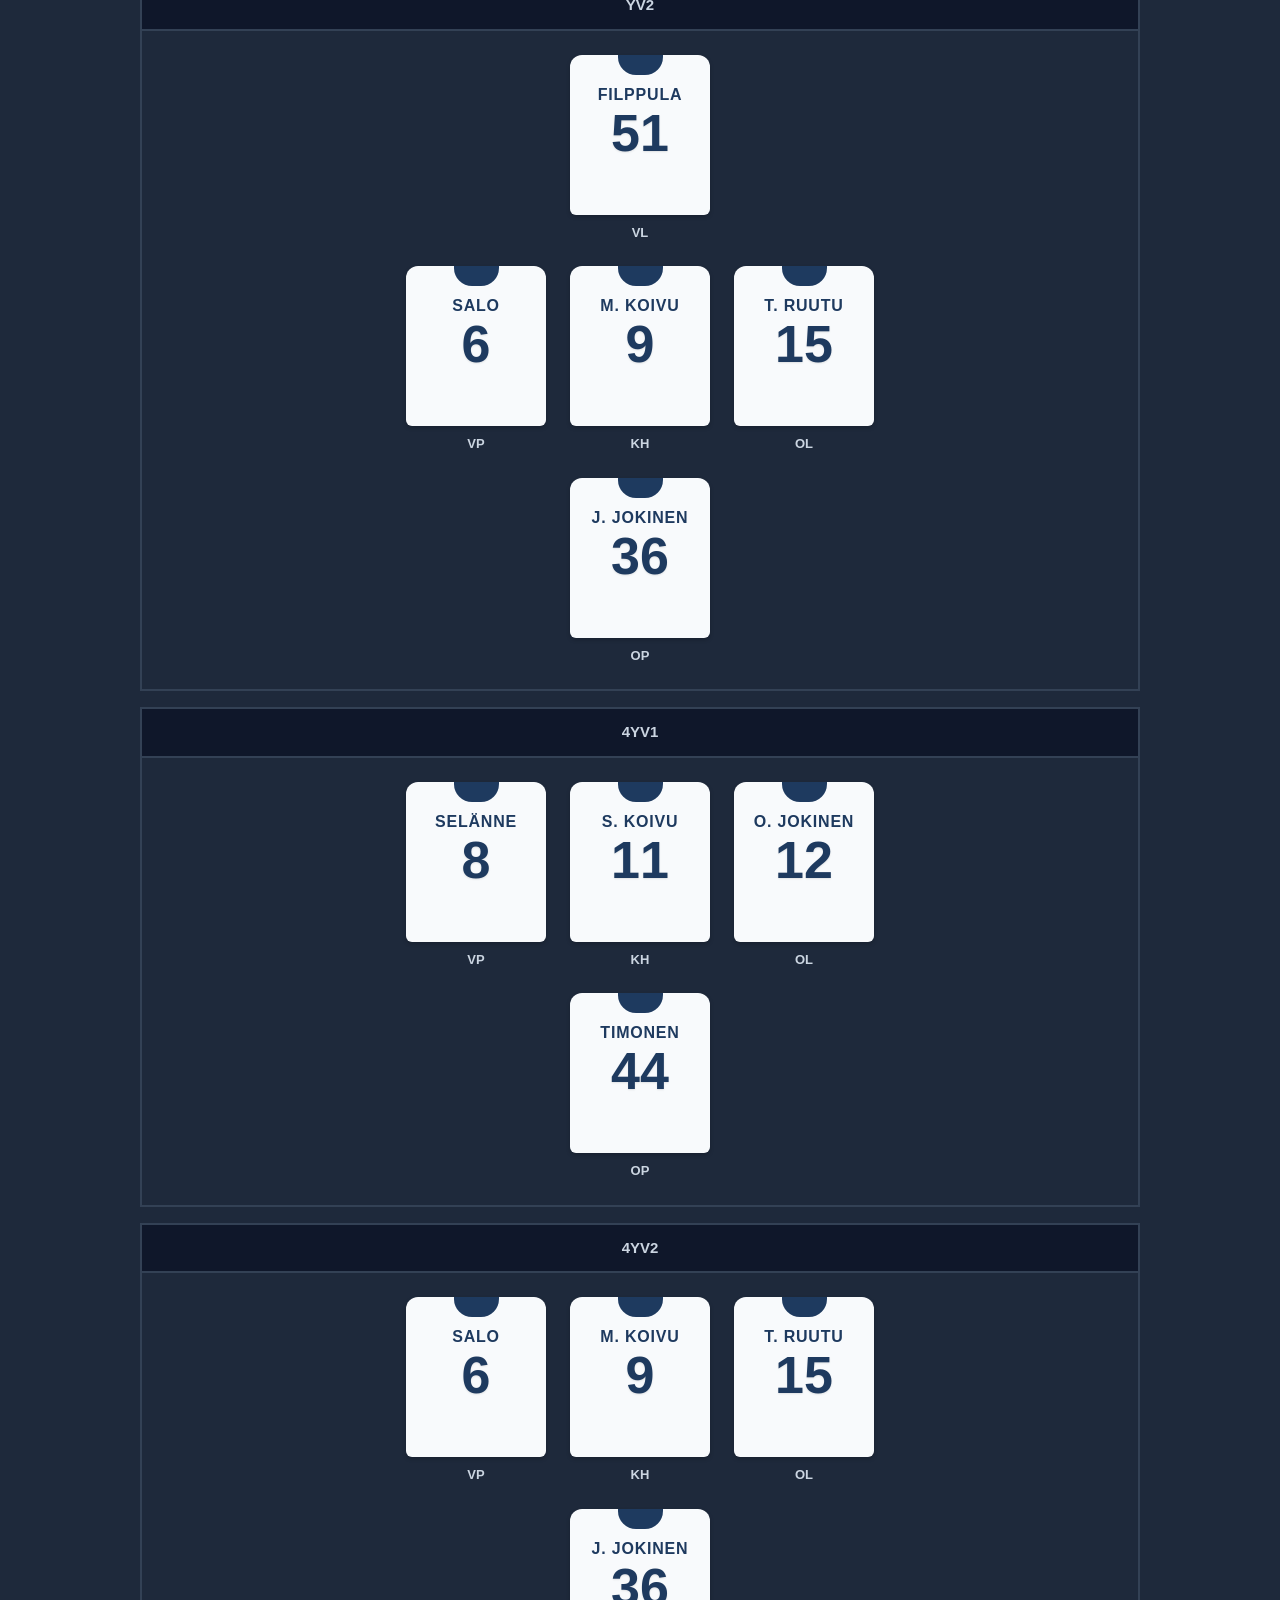
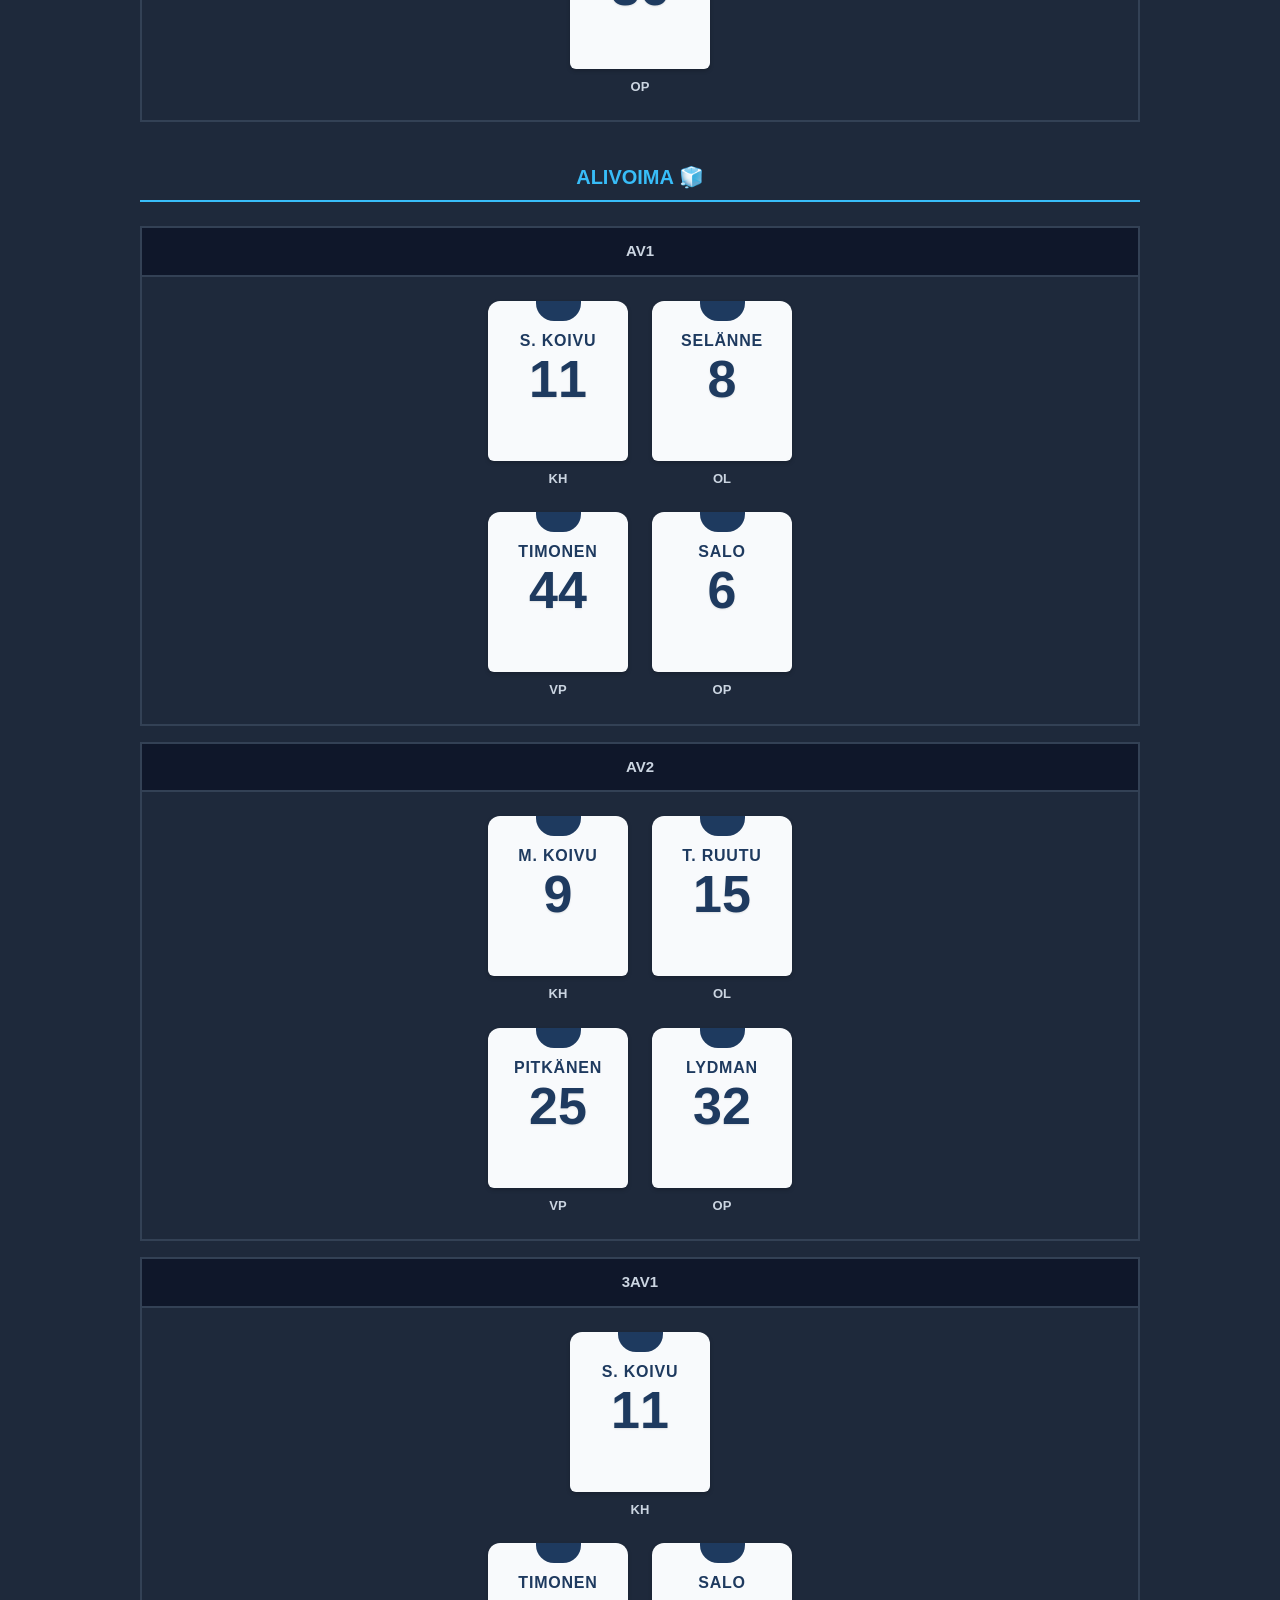
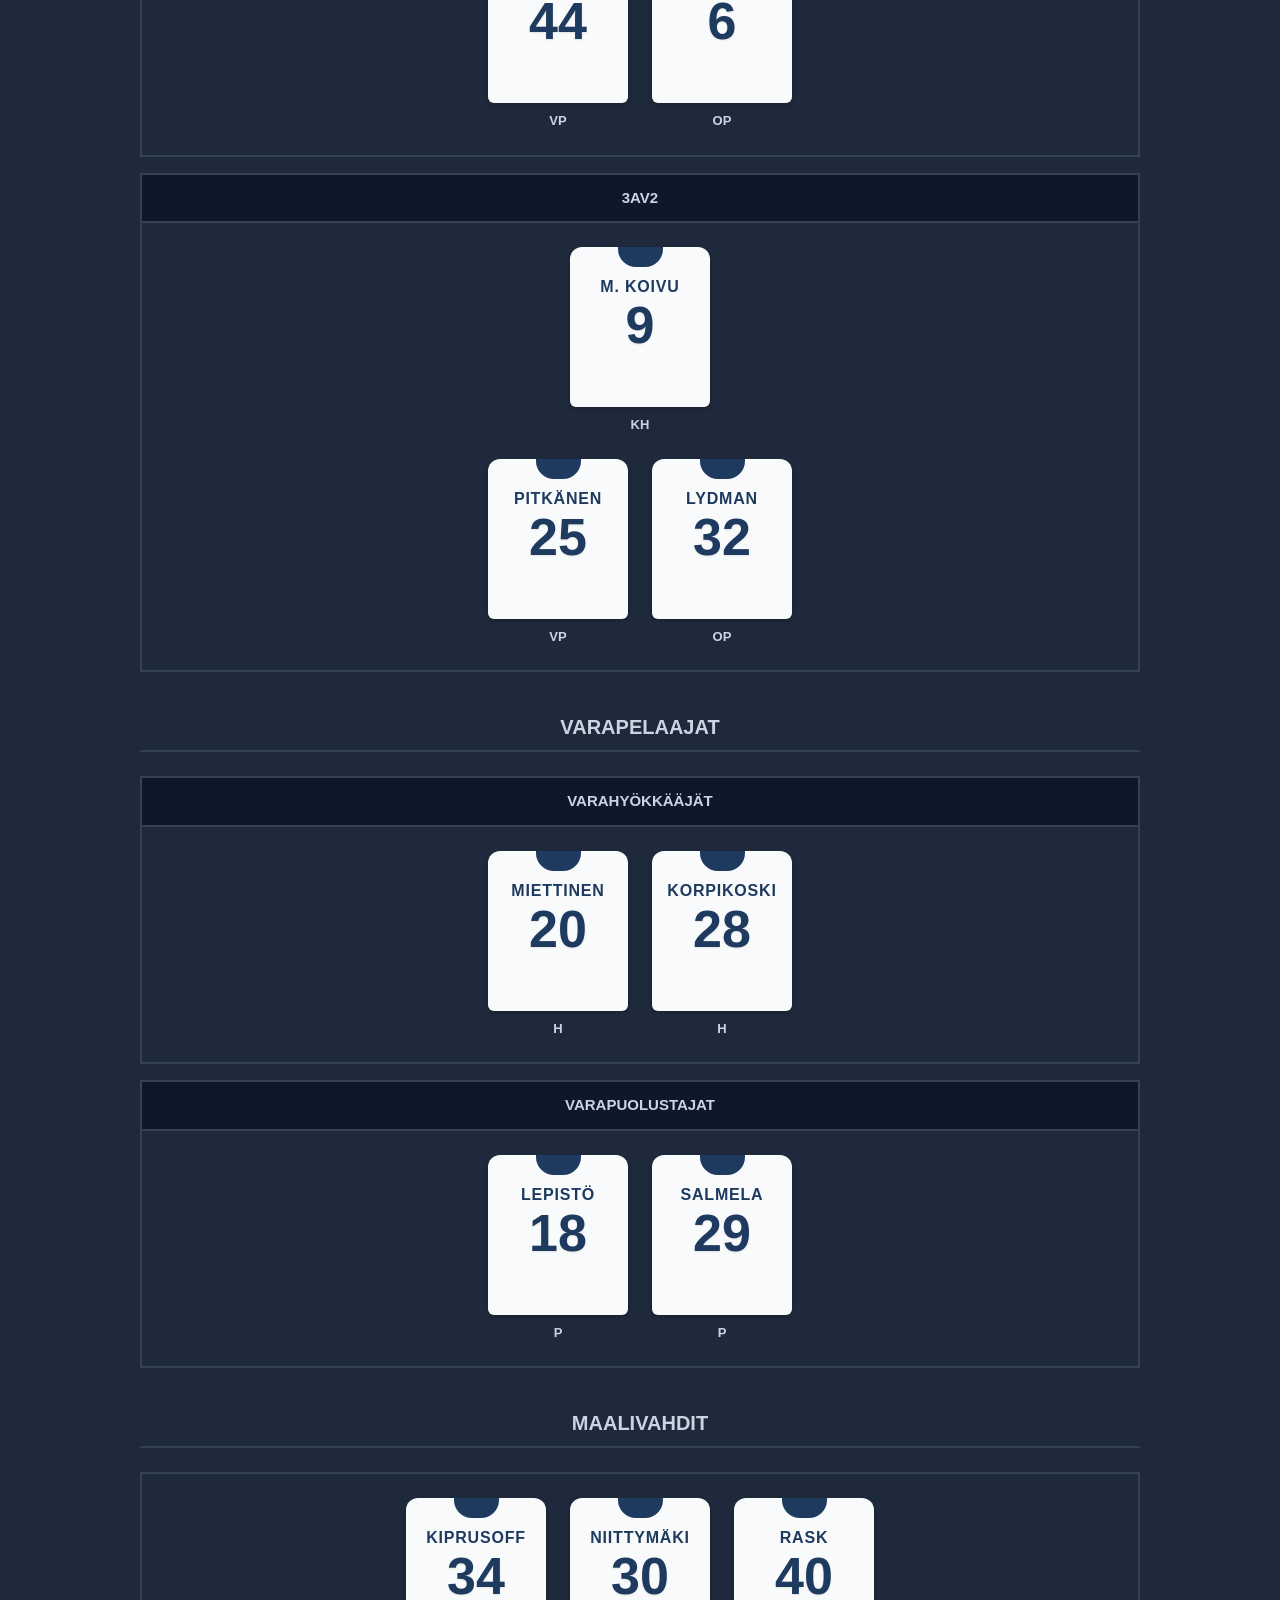
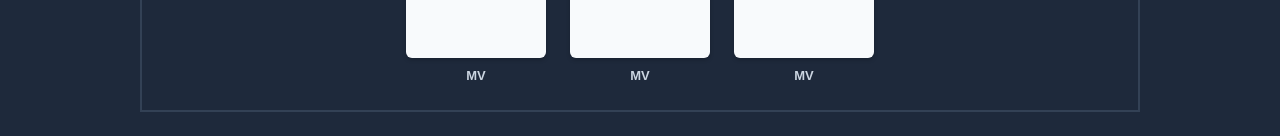
==== commit bcdbda7c: "Add Lateweb link to the main header" ====
--- a/index.html
+++ b/index.html
@@ -18,6 +18,7 @@
 <body>
   <div class="container">
     <header class="main-header">
+      <a href="https://lateweb.github.io" style="font-size:13px; color:#94a3b8; text-decoration:none; display:inline-block; margin-bottom:4px;">← Lateweb</a>
       <h1 class="main-title">NHL 11 – Suomen kokoonpano</h1>
       <div class="header-controls">
         <div class="nav-links">
